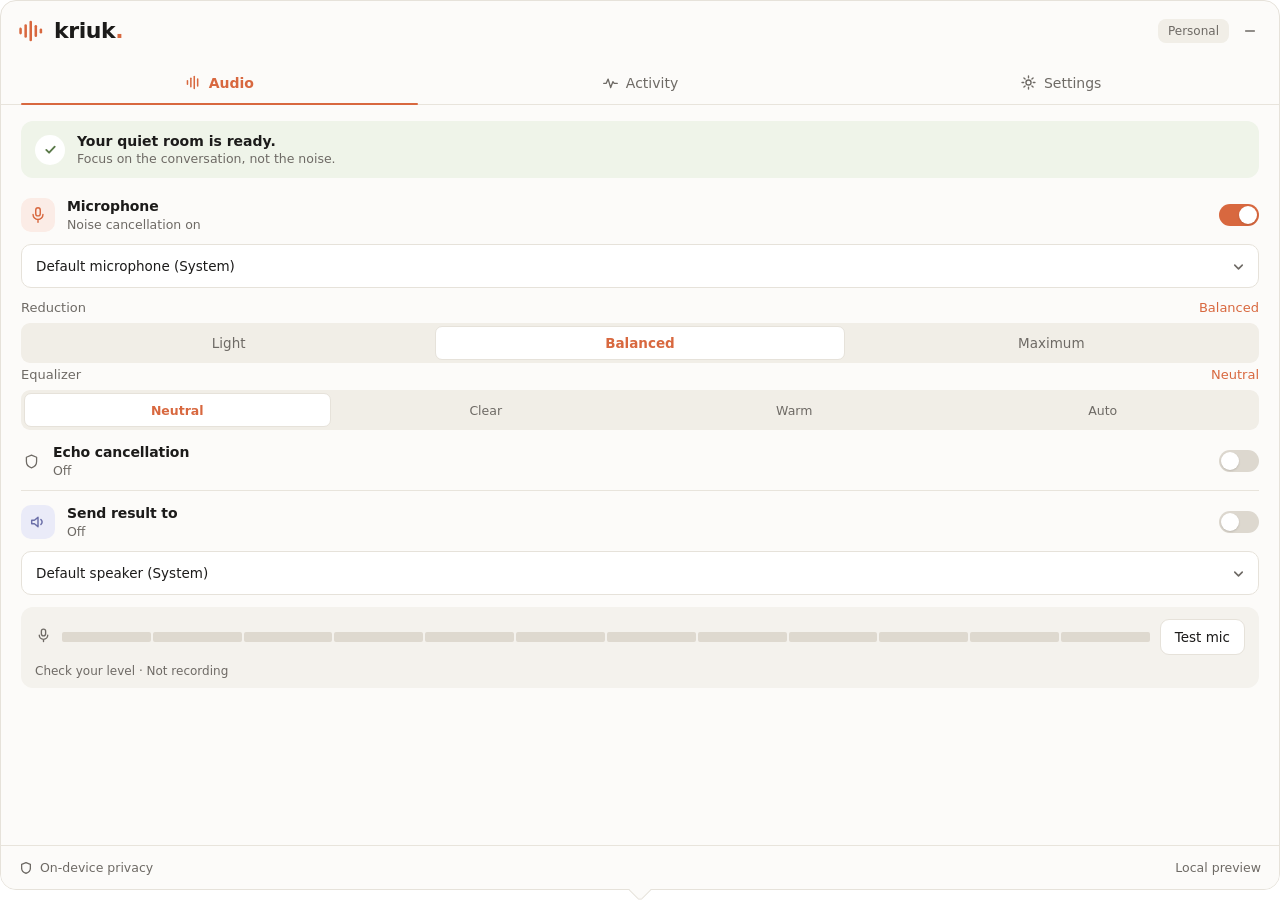
==== src/index.html @ dc6c92de "Kriuk: Tauri tray audio utility RNNoise denoising, PBFDAF echo cancellation with WASAPI loopback, bi" ====
<!DOCTYPE html>
<html lang="en">
<head>
  <meta charset="UTF-8" />
  <title>Kriuk</title>
  <link rel="stylesheet" href="styles.css" />
</head>
<body>
  <main class="panel" id="panel">
    <header class="header" data-tauri-drag-region>
      <div class="brand" aria-label="kriuk">
        <svg class="logo" viewBox="0 0 30 26" aria-hidden="true">
          <rect x="0"  y="9"  width="3" height="8"  rx="1.5" />
          <rect x="6"  y="5"  width="3" height="16" rx="1.5" />
          <rect x="12" y="1"  width="3" height="24" rx="1.5" />
          <rect x="18" y="6"  width="3" height="14" rx="1.5" />
          <rect x="24" y="10" width="3" height="6"  rx="1.5" />
        </svg>
        <span class="wordmark">kriuk<span class="dot">.</span></span>
      </div>
      <div class="header-actions">
        <span class="badge" data-i18n="badge">Personal</span>
        <button class="icon-btn" id="minimize" title="Hide" aria-label="Hide" data-i18n-aria="hide">
          <svg viewBox="0 0 16 16" aria-hidden="true"><path d="M3 8h10" /></svg>
        </button>
      </div>
    </header>

    <nav class="tabs" role="tablist">
      <button class="tab is-active" data-tab="audio" role="tab" aria-selected="true">
        <svg viewBox="0 0 20 20" aria-hidden="true">
          <rect x="2"  y="7" width="1.8" height="6" rx="0.9"/>
          <rect x="6"  y="4" width="1.8" height="12" rx="0.9"/>
          <rect x="10" y="2" width="1.8" height="16" rx="0.9"/>
          <rect x="14" y="5" width="1.8" height="10" rx="0.9"/>
        </svg>
        <span data-i18n="tab_audio">Audio</span>
      </button>
      <button class="tab" data-tab="activity" role="tab" aria-selected="false">
        <svg viewBox="0 0 20 20" aria-hidden="true">
          <path d="M2 11h3l2.2-5 3 10 2.6-7 1.6 2H18" />
        </svg>
        <span data-i18n="tab_activity">Activity</span>
      </button>
      <button class="tab" data-tab="settings" role="tab" aria-selected="false">
        <svg viewBox="0 0 20 20" aria-hidden="true">
          <circle cx="10" cy="10" r="3" />
          <path d="M10 2.4v2M10 15.6v2M2.4 10h2M15.6 10h2M4.6 4.6l1.4 1.4M14 14l1.4 1.4M15.4 4.6L14 6M6 14l-1.4 1.4" />
        </svg>
        <span data-i18n="tab_settings">Settings</span>
      </button>
    </nav>

    <!-- ============ AUDIO ============ -->
    <section class="view is-active" id="view-audio">
      <div class="banner" id="banner">
        <span class="banner-check">
          <svg viewBox="0 0 16 16" aria-hidden="true"><path d="M3.5 8.4l3 3 6-6.4" /></svg>
        </span>
        <div class="banner-text">
          <strong id="banner-title">Your quiet room is ready.</strong>
          <span id="banner-sub">Focus on the conversation, not the noise.</span>
        </div>
      </div>

      <div class="row">
        <span class="tile tile-peach">
          <svg viewBox="0 0 20 20" aria-hidden="true">
            <rect x="7.5" y="2" width="5" height="9" rx="2.5" />
            <path d="M4.5 9.5a5.5 5.5 0 0011 0M10 15v3" />
          </svg>
        </span>
        <div class="row-text">
          <strong data-i18n="mic">Microphone</strong>
          <span id="mic-sub">Noise cancellation on</span>
        </div>
        <button class="toggle is-on" id="mic-toggle" role="switch" aria-checked="true" aria-label="Mic noise cancellation" data-i18n-aria="mic_aria"><span></span></button>
      </div>

      <label class="select">
        <select id="mic-device" aria-label="Microphone" data-i18n-aria="mic">
          <option value="" data-i18n="mic_default">Default microphone (System)</option>
        </select>
        <svg class="chev" viewBox="0 0 16 16" aria-hidden="true"><path d="M4 6.5L8 10.5l4-4" /></svg>
      </label>

      <div class="label-row">
        <span data-i18n="reduction">Reduction</span>
        <button class="link" id="reduction-label">Balanced</button>
      </div>

      <div class="segmented" id="reduction" role="group" aria-label="Reduction level">
        <button data-value="ringan">Light</button>
        <button data-value="seimbang" class="is-active">Balanced</button>
        <button data-value="maksimal">Maximum</button>
      </div>

      <div class="label-row">
        <span data-i18n="eq">Equalizer</span>
        <button class="link" id="eq-label">Neutral</button>
      </div>

      <div class="segmented is-four" id="eq-presets" role="group" aria-label="Equalizer preset">
        <button data-value="netral" class="is-active">Neutral</button>
        <button data-value="jelas">Clear</button>
        <button data-value="hangat">Warm</button>
        <button data-value="auto">Auto</button>
      </div>

      <div class="row row-tight">
        <span class="row-ico">
          <svg viewBox="0 0 20 20" aria-hidden="true">
            <path d="M10 2.6l6 2.4v5c0 3.6-2.5 6.4-6 7.4-3.5-1-6-3.8-6-7.4v-5z" />
          </svg>
        </span>
        <div class="row-text">
          <strong data-i18n="echo">Echo cancellation</strong>
          <span id="echo-sub">Off</span>
        </div>
        <button class="toggle" id="echo-toggle" role="switch" aria-checked="false" aria-label="Echo cancellation"><span></span></button>
      </div>

      <div class="divider"></div>

      <div class="row">
        <span class="tile tile-peri">
          <svg viewBox="0 0 20 20" aria-hidden="true">
            <path d="M3 8v4h3l4 3.2V4.8L6 8z" />
            <path d="M13.2 7.2a4 4 0 010 5.6" />
          </svg>
        </span>
        <div class="row-text">
          <strong data-i18n="send">Send result to</strong>
          <span id="spk-sub">Off</span>
        </div>
        <button class="toggle" id="spk-toggle" role="switch" aria-checked="false" aria-label="Play processed audio on an output device"><span></span></button>
      </div>

      <label class="select">
        <select id="spk-device" aria-label="Output device">
          <option value="" data-i18n="spk_default">Default speaker (System)</option>
        </select>
        <svg class="chev" viewBox="0 0 16 16" aria-hidden="true"><path d="M4 6.5L8 10.5l4-4" /></svg>
      </label>

      <div class="meter-card">
        <div class="meter-top">
          <span class="meter-ico">
            <svg viewBox="0 0 20 20" aria-hidden="true">
              <rect x="7.5" y="2.5" width="5" height="8" rx="2.5" />
              <path d="M5 9.5a5 5 0 0010 0M10 14.5V17" />
            </svg>
          </span>
          <div class="meter" id="meter" aria-hidden="true"></div>
          <button class="btn" id="mic-test">Test mic</button>
        </div>
        <p class="meter-note"><span data-i18n="test_note">Check your level ·</span> <span id="meter-state">Not recording</span></p>
      </div>
    </section>

    <!-- ============ ACTIVITY ============ -->
    <section class="view" id="view-activity">
      <h2 class="view-title" data-i18n="activity_title">This session</h2>
      <p class="view-sub" data-i18n="activity_sub">Temporary test history, no audio stored.</p>

      <div class="empty" id="activity-empty">
        <svg class="empty-ico" viewBox="0 0 40 24" aria-hidden="true">
          <path d="M1 13h5l3-8 4 16 4-12 3 6 3-3h5" />
        </svg>
        <p data-i18n="activity_empty">No mic tests yet.</p>
        <button class="btn btn-wide" id="goto-audio" data-i18n="activity_goto">Open audio controls</button>
      </div>

      <ul class="activity-list" id="activity-list"></ul>
    </section>

    <!-- ============ SETTINGS ============ -->
    <section class="view" id="view-settings">
      <h2 class="view-title" data-i18n="settings_title">Kriuk preferences</h2>

      <div class="row row-plain">
        <div class="row-text">
          <strong data-i18n="focus">Automatic focus mode</strong>
          <span data-i18n="focus_sub">Simulated for this session.</span>
        </div>
        <button class="toggle is-on" id="focus-toggle" role="switch" aria-checked="true" aria-label="Automatic focus mode"><span></span></button>
      </div>

      <div class="label-row">
        <span data-i18n="language">Language</span>
      </div>
      <div class="segmented is-two" id="lang" role="group" aria-label="Language">
        <button data-value="en" class="is-active">English</button>
        <button data-value="id">Bahasa Indonesia</button>
      </div>

      <div class="label-row">
        <span data-i18n="theme">Appearance</span>
      </div>
      <div class="segmented is-two" id="theme" role="group" aria-label="Appearance">
        <button data-value="light" class="is-active" data-i18n="theme_light">Light</button>
        <button data-value="dark" data-i18n="theme_dark">Dark</button>
      </div>

      <div class="about">
        <strong data-i18n="about_title">About Kriuk</strong>
        <p data-i18n-html="about_body">Everything runs on your device: echo cancellation, RNNoise 48 kHz, then the equalizer. Turn on <em>Send result to</em> to play the result on a speaker — or a virtual audio cable, so other apps get the cleaned sound.</p>
      </div>

      <p class="hint" data-i18n="hint">Click outside the panel or press Escape to hide it. Click the Kriuk tray icon to bring it back.</p>
    </section>

    <footer class="footer">
      <span class="footer-left">
        <svg viewBox="0 0 16 16" aria-hidden="true">
          <path d="M8 1.8l5 2v4.1c0 3-2.1 5.3-5 6.1-2.9-.8-5-3.1-5-6.1V3.8z" />
        </svg>
        <span data-i18n="footer_privacy">On-device privacy</span>
      </span>
      <span class="footer-right" data-i18n="footer_local">Local preview</span>
    </footer>
  </main>

  <span class="caret" aria-hidden="true"></span>

  <script src="app.js"></script>
</body>
</html>
---- src/styles.css ----
:root {
  color-scheme: light;
  --canvas: #FCFBF9;
  --surface: #F4F2ED;
  --white: #FFFFFF;
  --sage-bg: #EFF4E9;
  --sage-fg: #5B7A4A;
  --accent: #D8683F;
  --peach: #FBECE6;
  --peri: #EAEBF8;
  --peri-fg: #6B6FA8;
  --ink: #1C1B1A;
  --muted: #6E6A65;
  --line: #E8E4DC;
  --border: #E6E2DA;
  --border-strong: #D7D2C8;
  --track: #F1EEE7;
  --off: #DDD8CF;
  --knob: #FFFFFF;
  --scrollbar: #E2DED5;
  --meter-off: #DED9CF;
  --banner-off: #F6EFEA;
  --banner-off-fg: #B07A5E;
  --accent-soft: #E7CDBE;
}

:root[data-theme='dark'] {
  color-scheme: dark;
  --canvas: #1B1A18;
  --surface: #24231F;
  --white: #2E2C27;
  --sage-bg: #232B20;
  --sage-fg: #A8C68F;
  --accent: #EE8A62;
  --peach: #33251F;
  --peri: #262840;
  --peri-fg: #9DA2DC;
  --ink: #F3F0EA;
  --muted: #A6A099;
  --line: #302E29;
  --border: #36332E;
  --border-strong: #45413A;
  --track: #262420;
  --off: #4A463F;
  --knob: #F0EDE7;
  --scrollbar: #3A3731;
  --meter-off: #3D3A34;
  --banner-off: #2C2520;
  --banner-off-fg: #D2A184;
  --accent-soft: #6B4230;
}

* { box-sizing: border-box; }

html, body {
  margin: 0;
  height: 100%;
  background: transparent;
  font-family: 'Inter', 'Segoe UI Variable Text', 'Segoe UI', system-ui, sans-serif;
  color: var(--ink);
  -webkit-font-smoothing: antialiased;
  overflow: hidden;
  user-select: none;
  cursor: default;
}

body {
  display: flex;
  flex-direction: column;
  align-items: center;
  padding: 0 0 10px;
  height: 100%;
}

.panel {
  position: relative;
  width: 100%;
  height: 100%;
  display: flex;
  flex-direction: column;
  background: var(--canvas);
  border-radius: 16px;
  border: 1px solid var(--border);
  overflow: hidden;
}

.caret {
  position: fixed;
  left: 50%;
  bottom: 2px;
  z-index: 2;
  width: 16px;
  height: 16px;
  margin-left: -8px;
  background: var(--canvas);
  border-right: 1px solid var(--border);
  border-bottom: 1px solid var(--border);
  transform: rotate(45deg);
  border-bottom-right-radius: 4px;
}

/* ---------- header ---------- */
.header {
  height: 60px;
  flex: 0 0 60px;
  display: flex;
  align-items: center;
  justify-content: space-between;
  padding: 0 16px 0 18px;
}

.brand { display: flex; align-items: center; gap: 9px; }

.logo { width: 26px; height: 22px; fill: var(--accent); }

.wordmark {
  font-size: 22px;
  font-weight: 700;
  letter-spacing: -0.4px;
  line-height: 1;
}
.wordmark .dot { color: var(--accent); }

.header-actions { display: flex; align-items: center; gap: 8px; }

.badge {
  font-size: 12px;
  font-weight: 500;
  color: var(--muted);
  background: var(--track);
  border-radius: 8px;
  padding: 5px 10px;
}

.icon-btn {
  width: 26px; height: 26px;
  display: grid; place-items: center;
  border: 0; background: transparent; border-radius: 7px;
  color: var(--muted); cursor: pointer; padding: 0;
}
.icon-btn:hover { background: var(--surface); color: var(--ink); }
.icon-btn svg { width: 14px; height: 14px; fill: none; stroke: currentColor; stroke-width: 1.6; stroke-linecap: round; }

/* ---------- tabs ---------- */
.tabs {
  flex: 0 0 44px;
  display: grid;
  grid-template-columns: repeat(3, 1fr);
  border-bottom: 1px solid var(--line);
  padding: 0 8px;
}

.tab {
  display: flex;
  align-items: center;
  justify-content: center;
  gap: 7px;
  border: 0;
  background: transparent;
  font: inherit;
  font-size: 14px;
  font-weight: 500;
  color: var(--muted);
  cursor: pointer;
  position: relative;
  padding: 0;
}
.tab svg { width: 17px; height: 17px; fill: none; stroke: currentColor; stroke-width: 1.6; stroke-linecap: round; stroke-linejoin: round; }
.tab svg rect { fill: currentColor; stroke: none; }
.tab:hover { color: var(--ink); }
.tab.is-active { color: var(--accent); font-weight: 600; }
.tab.is-active::after {
  content: '';
  position: absolute;
  left: 12px; right: 12px; bottom: -1px;
  height: 2px;
  border-radius: 2px;
  background: var(--accent);
}

/* ---------- views ---------- */
.view {
  display: none;
  flex: 1 1 auto;
  overflow-y: auto;
  padding: 16px 20px 8px;
  scrollbar-width: thin;
}
.view.is-active { display: block; }
.view::-webkit-scrollbar { width: 6px; }
.view::-webkit-scrollbar-thumb { background: var(--scrollbar); border-radius: 3px; }

.view-title { margin: 2px 0 6px; font-size: 15px; font-weight: 600; letter-spacing: -0.1px; }
.view-sub { margin: 0 0 4px; font-size: 13.5px; color: var(--muted); line-height: 1.5; }

/* ---------- banner ---------- */
.banner {
  display: flex;
  align-items: center;
  gap: 12px;
  background: var(--sage-bg);
  border-radius: 12px;
  padding: 12px 14px;
  margin-bottom: 16px;
}
.banner-check {
  width: 30px; height: 30px; flex: 0 0 30px;
  border-radius: 50%;
  background: var(--white);
  display: grid; place-items: center;
}
.banner-check svg { width: 15px; height: 15px; fill: none; stroke: var(--sage-fg); stroke-width: 2; stroke-linecap: round; stroke-linejoin: round; }
.banner-text { display: flex; flex-direction: column; gap: 2px; min-width: 0; }
.banner-text strong { font-size: 14px; font-weight: 600; }
.banner-text span { font-size: 12.5px; color: var(--muted); }

.banner.is-off { background: var(--banner-off); }
.banner.is-off .banner-check svg { stroke: var(--banner-off-fg); }

/* ---------- rows ---------- */
.row {
  display: flex;
  align-items: center;
  gap: 12px;
  padding: 4px 0 12px;
}
.row-tight { padding: 10px 0; }
.row-plain { padding: 4px 0 16px; }

.tile {
  width: 34px; height: 34px; flex: 0 0 34px;
  border-radius: 10px;
  display: grid; place-items: center;
}
.tile-peach { background: var(--peach); }
.tile-peri { background: var(--peri); }
.tile svg { width: 18px; height: 18px; fill: none; stroke: var(--accent); stroke-width: 1.6; stroke-linecap: round; stroke-linejoin: round; }
.tile-peri svg { stroke: var(--peri-fg); }

.row-ico { width: 20px; flex: 0 0 20px; display: grid; place-items: center; }
.row-ico svg { width: 17px; height: 17px; fill: none; stroke: var(--muted); stroke-width: 1.5; stroke-linejoin: round; }

.row-text { display: flex; flex-direction: column; gap: 3px; min-width: 0; flex: 1 1 auto; }
.row-text strong { font-size: 14px; font-weight: 600; letter-spacing: -0.1px; }
.row-text span { font-size: 12.5px; color: var(--muted); }

/* ---------- toggle ---------- */
.toggle {
  position: relative;
  width: 40px; height: 22px; flex: 0 0 40px;
  border: 0; border-radius: 11px;
  background: var(--off);
  cursor: pointer;
  padding: 0;
  transition: background .16s ease;
}
.toggle span {
  position: absolute;
  top: 2px; left: 2px;
  width: 18px; height: 18px;
  border-radius: 50%;
  background: var(--knob);
  box-shadow: 0 1px 2px rgba(28, 27, 26, .16);
  transition: transform .16s ease;
}
.toggle.is-on { background: var(--accent); }
.toggle.is-on span { transform: translateX(18px); }

/* ---------- select ---------- */
.select {
  position: relative;
  display: block;
  margin-bottom: 12px;
}
.select select {
  width: 100%;
  height: 44px;
  appearance: none;
  border: 1px solid var(--border);
  border-radius: 10px;
  background: var(--white);
  color: var(--ink);
  font: inherit;
  font-size: 13.5px;
  padding: 0 38px 0 14px;
  cursor: pointer;
  outline: none;
}
.select select:focus-visible { border-color: var(--accent); }
.select .chev {
  position: absolute; right: 13px; top: 50%;
  width: 15px; height: 15px; margin-top: -7px;
  fill: none; stroke: var(--muted); stroke-width: 1.7;
  stroke-linecap: round; stroke-linejoin: round;
  pointer-events: none;
}

/* ---------- label + segmented ---------- */
.label-row {
  display: flex;
  align-items: center;
  justify-content: space-between;
  margin-bottom: 8px;
  font-size: 13px;
  color: var(--muted);
}
.link {
  border: 0; background: transparent; padding: 0;
  font: inherit; font-size: 13px; font-weight: 500;
  color: var(--accent); cursor: pointer;
}

.segmented {
  display: grid;
  grid-template-columns: repeat(3, 1fr);
  gap: 2px;
  background: var(--track);
  border-radius: 9px;
  padding: 3px;
  margin-bottom: 4px;
}
.segmented button {
  height: 34px;
  border: 0;
  border-radius: 7px;
  background: transparent;
  font: inherit;
  font-size: 13.5px;
  font-weight: 500;
  color: var(--muted);
  cursor: pointer;
}
.segmented button:hover { color: var(--ink); }
.segmented.is-four { grid-template-columns: repeat(4, 1fr); }
.segmented.is-four button { font-size: 12.5px; }
.segmented.is-two { grid-template-columns: repeat(2, 1fr); margin-bottom: 16px; }
.segmented button.is-active {
  background: var(--white);
  border: 1px solid var(--border);
  color: var(--accent);
  font-weight: 600;
}

.divider { height: 1px; background: var(--line); margin: 2px 0 10px; }

/* ---------- meter ---------- */
.meter-card {
  margin-top: 4px;
  background: var(--surface);
  border-radius: 12px;
  padding: 12px 14px 10px;
}
.meter-top { display: flex; align-items: center; gap: 10px; }
.meter-ico svg { width: 17px; height: 17px; fill: none; stroke: var(--muted); stroke-width: 1.6; stroke-linecap: round; }

.meter {
  flex: 1 1 auto;
  display: flex;
  align-items: center;
  gap: 2px;
  height: 18px;
  overflow: hidden;
}
.meter i {
  flex: 1 1 auto;
  height: 10px;
  border-radius: 2px;
  background: var(--meter-off);
  transition: background .08s linear;
}
.meter i.on { background: var(--accent); }

.btn {
  height: 36px;
  padding: 0 14px;
  border: 1px solid var(--border);
  border-radius: 9px;
  background: var(--white);
  color: var(--ink);
  font: inherit;
  font-size: 13.5px;
  font-weight: 500;
  cursor: pointer;
  white-space: nowrap;
}
.btn:hover { border-color: var(--border-strong); }
.btn:active { background: var(--surface); }
.btn.is-live { color: var(--accent); border-color: var(--accent-soft); }

.meter-note { margin: 9px 0 0; font-size: 12px; color: var(--muted); }

.toggle:disabled { opacity: .45; cursor: not-allowed; }

/* ---------- activity ---------- */
.empty {
  display: flex;
  flex-direction: column;
  align-items: center;
  gap: 12px;
  padding: 44px 0 0;
  color: var(--muted);
  font-size: 13.5px;
}
.empty-ico { width: 42px; height: 26px; fill: none; stroke: var(--muted); stroke-width: 1.6; stroke-linecap: round; stroke-linejoin: round; }
.empty p { margin: 0; }
.btn-wide { margin-top: 6px; padding: 0 18px; }

.activity-list { list-style: none; margin: 14px 0 0; padding: 0; display: flex; flex-direction: column; gap: 8px; }
.activity-list:empty { display: none; }
.activity-list li {
  display: flex;
  align-items: center;
  justify-content: space-between;
  gap: 10px;
  background: var(--surface);
  border-radius: 10px;
  padding: 10px 12px;
  font-size: 13px;
}
.activity-list .when { color: var(--muted); font-size: 12.5px; }
.activity-list .peak { color: var(--accent); font-weight: 600; }

/* ---------- settings ---------- */
.about {
  background: var(--sage-bg);
  border-radius: 12px;
  padding: 14px 16px;
  margin: 6px 0 18px;
}
.about strong { display: block; font-size: 14px; font-weight: 600; margin-bottom: 6px; }
.about p { margin: 0; font-size: 13px; line-height: 1.6; color: var(--muted); }

.hint { margin: 0; font-size: 13px; line-height: 1.65; color: var(--muted); }

/* ---------- footer ---------- */
.footer {
  flex: 0 0 44px;
  display: flex;
  align-items: center;
  justify-content: space-between;
  padding: 0 18px;
  border-top: 1px solid var(--line);
  background: var(--canvas);
  font-size: 12.5px;
  color: var(--muted);
}
.footer-left { display: flex; align-items: center; gap: 7px; }
.footer-left svg { width: 14px; height: 14px; fill: none; stroke: var(--muted); stroke-width: 1.5; stroke-linejoin: round; }
.footer-right { font-weight: 500; }
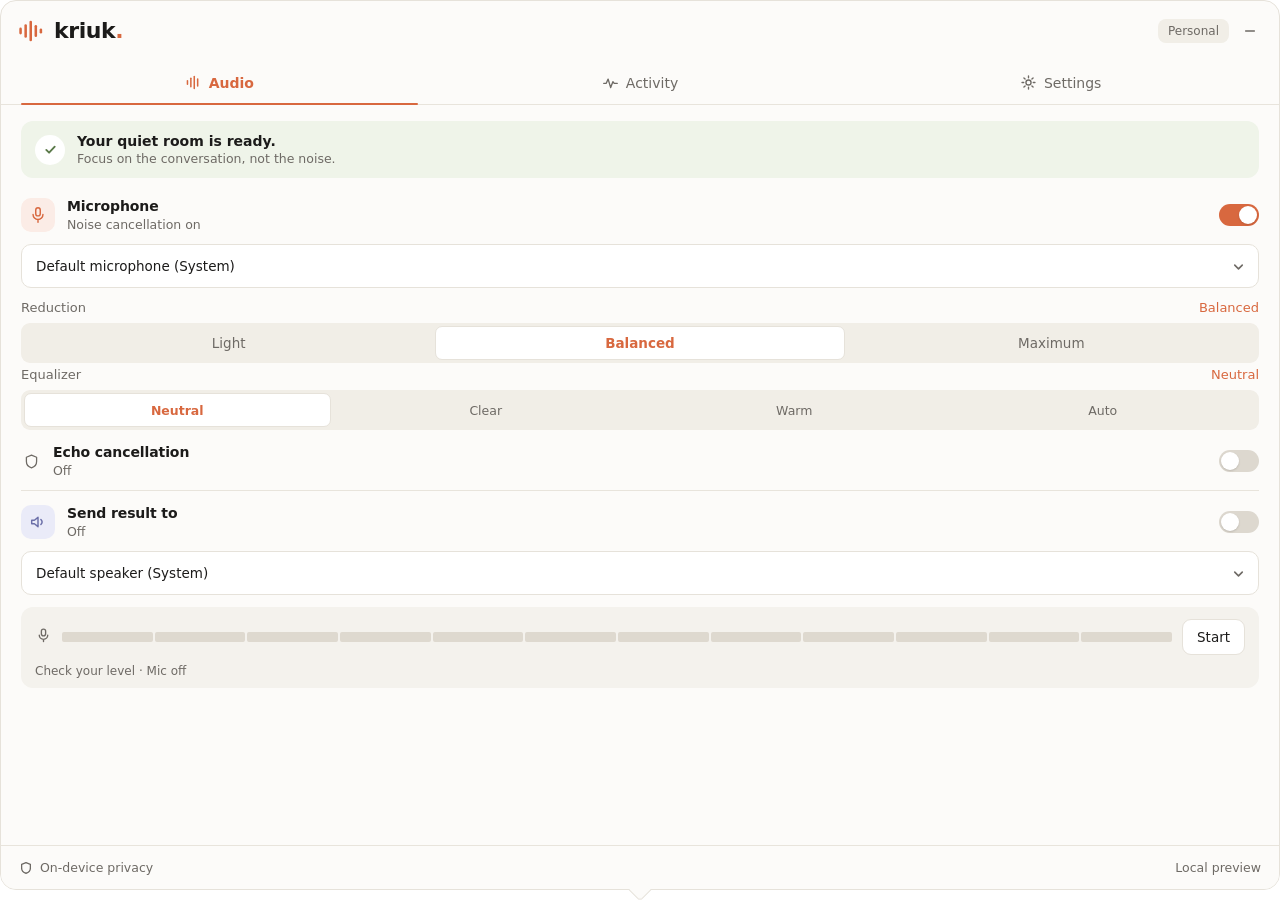
==== commit cb96d4c0: "feat: run the chain in the tray, start with Windows, close to tray Hiding or closing the popover no " ====
--- a/src/index.html
+++ b/src/index.html
@@ -186,6 +186,22 @@
         <button class="toggle is-on" id="focus-toggle" role="switch" aria-checked="true" aria-label="Automatic focus mode"><span></span></button>
       </div>
 
+      <div class="row row-plain">
+        <div class="row-text">
+          <strong data-i18n="start_windows">Start with Windows</strong>
+          <span data-i18n="start_windows_sub">Open Kriuk in the tray when you sign in.</span>
+        </div>
+        <button class="toggle" id="autostart-toggle" role="switch" aria-checked="false" aria-label="Start with Windows" data-i18n-aria="start_windows"><span></span></button>
+      </div>
+
+      <div class="row row-plain">
+        <div class="row-text">
+          <strong data-i18n="close_tray">Close to tray</strong>
+          <span data-i18n="close_tray_sub">Keep the chain running when the window closes.</span>
+        </div>
+        <button class="toggle is-on" id="close-toggle" role="switch" aria-checked="true" aria-label="Close to tray" data-i18n-aria="close_tray"><span></span></button>
+      </div>
+
       <div class="label-row">
         <span data-i18n="language">Language</span>
       </div>
